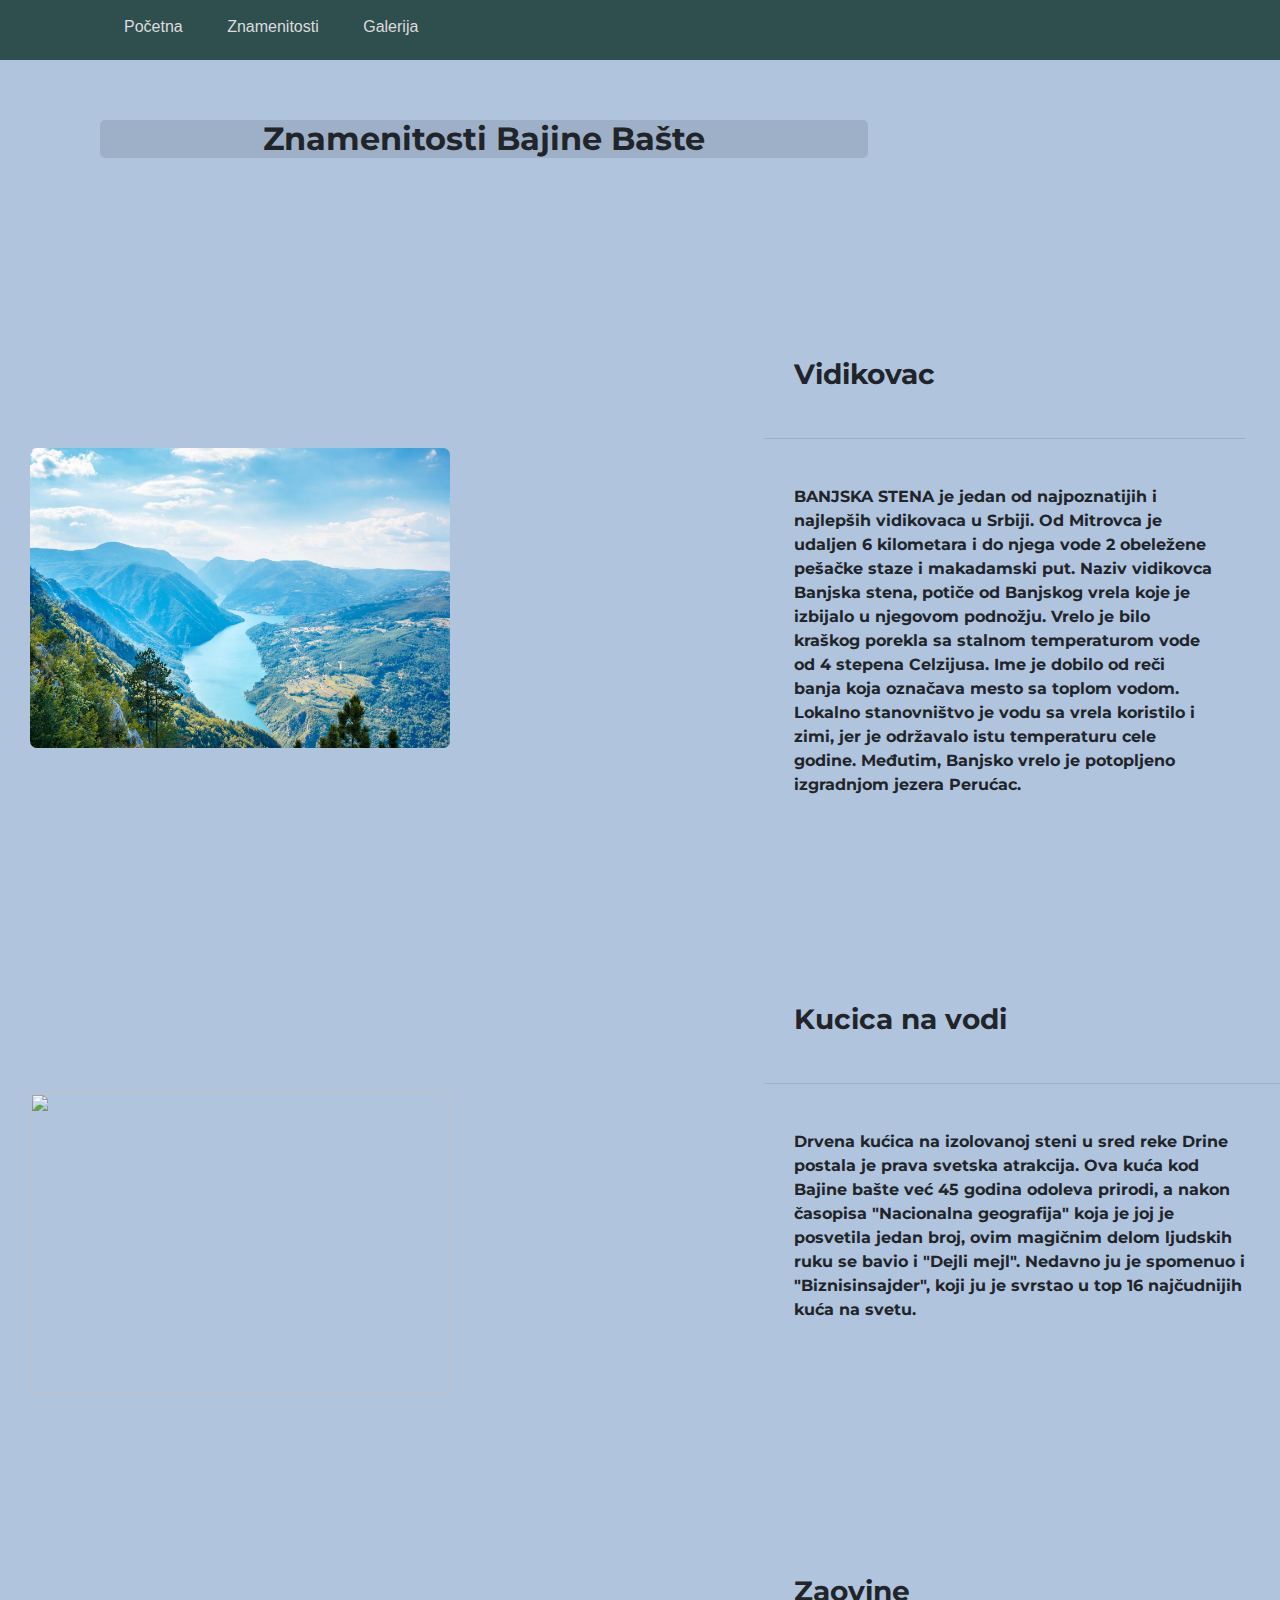
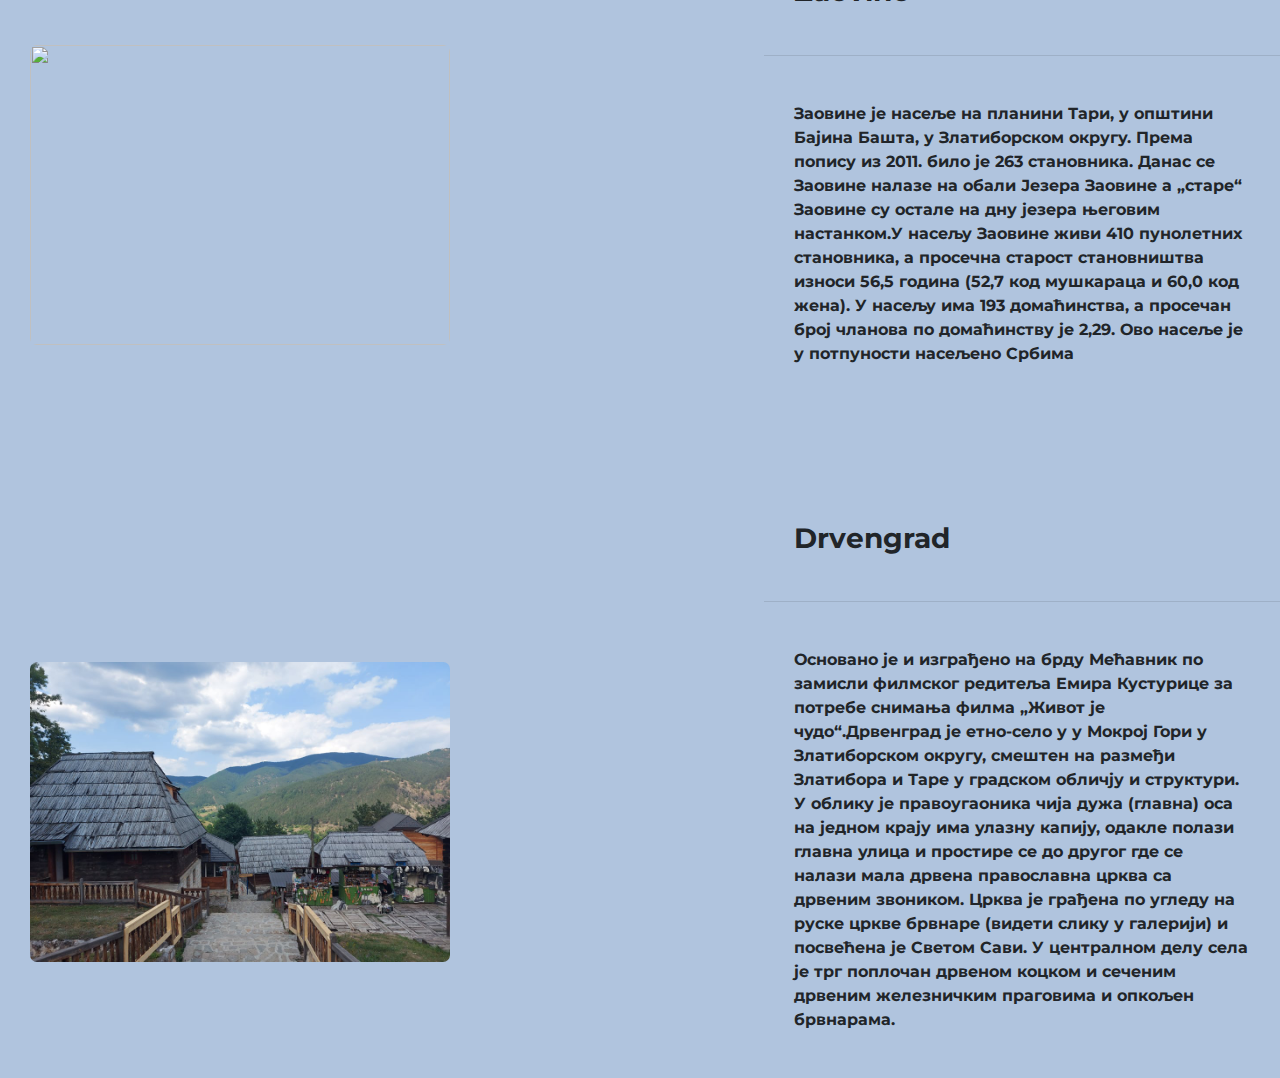
==== bb1.html @ 3c93de3e "Add files via upload" ====
<!DOCTYPE html>
<html>
<head>
	<title>Bajina Basta</title>
	<meta name="viewport" content="width=device-width, initial-scale=1,shrink-to-fit=no"> 
    <link rel="stylesheet" href="https://stackpath.bootstrapcdn.com/bootstrap/4.3.1/css/bootstrap.min.css" integrity="sha384-ggOyR0iXCbMQv3Xipma34MD+dH/1fQ784/j6cY/iJTQUOhcWr7x9JvoRxT2MZw1T" crossorigin="anonymous">
    <link rel="stylesheet" href="https://unpkg.com/aos@next/dist/aos.css"/>
    <link rel="stylesheet" href="bb1.css">
</head>
<body>
	<header>
	<nav>
		<ul class="nav__links">
			<li><a href="bb.html">Početna</a></li>
			<li><a href="bb1.html">Znamenitosti</a></li>
			<li><a href="bb2.html">Galerija</a></li>
		</ul>
	</nav>
</header>
    <h2>Znamenitosti Bajine Bašte</h3>
	<div class="row image">
		<div class="col-lg-7">
		<img class="image__img" src="bbbj.jpg">
	    </div>
	    <div class="col-lg-5" id="first">
			<h3>Vidikovac</h3>
			<hr>
			<p>BANJSKA STENA je jedan od najpoznatijih i najlepših vidikovaca u Srbiji. Od Mitrovca je udaljen 6 kilometara i do njega vode 2 obeležene pešačke staze i makadamski put. Naziv vidikovca Banjska stena, potiče od Banjskog vrela koje je izbijalo u njegovom podnožju. Vrelo je bilo kraškog porekla sa stalnom temperaturom vode od 4 stepena Celzijusa. Ime je dobilo od reči banja koja označava mesto sa toplom vodom. Lokalno stanovništvo je vodu sa vrela koristilo i zimi, jer je održavalo istu temperaturu cele godine. Međutim, Banjsko vrelo je potopljeno izgradnjom jezera Perućac.</p>
		</div>
	</div>
	<div class="row image">
		<div class="col-lg-7">
		<img class="image__img" src="kucica.jpg">
	    </div>
	    <div class="col-lg-5" id="second">
			<h3>Kucica na vodi</h3>
			<hr>
			<p>Drvena kućica na izolovanoj steni u sred reke Drine postala je prava svetska atrakcija. Ova kuća kod Bajine bašte već 45 godina odoleva prirodi, a nakon časopisa "Nacionalna geografija" koja je joj je posvetila jedan broj, ovim magičnim delom ljudskih ruku se bavio i "Dejli mejl". Nedavno ju je spomenuo i "Biznisinsajder", koji ju je svrstao u top 16 najčudnijih kuća na svetu.</p>
		</div>
	</div>
	<div class="row image">
		<div class="col-lg-7">
		<img class="image__img" src="slika1.jpg">
	    </div>
	    <div class="col-lg-5" id="third">
			<h3>Zaovine</h3>
			<hr>
			<p>Заовине је насеље на планини Тари, у општини Бајина Башта, у Златиборском округу. Према попису из 2011. било је 263 становника. Данас се Заовине налазе на обали Језера Заовине а „старе“ Заовине су остале на дну језера његовим настанком.У насељу Заовине живи 410 пунолетних становника, а просечна старост становништва износи 56,5 година (52,7 код мушкараца и 60,0 код жена). У насељу има 193 домаћинства, а просечан број чланова по домаћинству је 2,29. Ово насеље је у потпуности насељено Србима </p>
		</div>
	</div>
	<div class="row image">
		<div class="col-lg-7">
		<img class="image__img" src="drvengrad.jpg">
	    </div>
	    <div class="col-lg-5" id="fourth">
			<h3>Drvengrad</h3>
			<hr>
			<p>Основано је и изграђено на брду Мећавник по замисли филмског редитеља Емира Кустурице за потребе снимања филма „Живот је чудо“.Дрвенград је етно-село у у Мокрој Гори у Златиборском округу, смештен на размеђи Златибора и Таре у градском обличју и структури. У облику је правоугаоника чија дужа (главна) оса на једном крају има улазну капију, одакле полази главна улица и простире се до другог где се налази мала дрвена православна црква са дрвеним звоником. Црква је грађена по угледу на руске цркве брвнаре (видети слику у галерији) и посвећена је Светом Сави. У централном делу села је трг поплочан дрвеном коцком и сеченим дрвеним железничким праговима и опкољен брвнарама.</p>
		</div>
	</div>
				


</body>
</html>
---- bb1.css ----
@import url('https://fonts.googleapis.com/css2?family=Montserrat:wght@200&display=swap');

html,body{
	margin: 0;
	padding: 0;
	scroll-behavior: smooth;
	background-color: #B0C4DE;
}

*{
	margin: 0;
	top: 0;
	box-sizing: border-box;
}

li, a{
	text-decoration: none;
	list-style: none;
	color: #DCDCDC;
	font-size: 16px;
}
header{
	display: flex;
	justify-content: space-between;
	align-items: center;
	padding: 5px 5%;
	padding-top: 15px;
	background: #2F4F4F;
}
.nav__links li{
	display: inline-block;
	padding: 0px 20px;
}
.nav__links li a{
	text-decoration: none;
	transition: all 0.3s ease 0s;
}
.nav__links li a:hover{
	color: grey;
}

.image__img{
	width: 800px;
	height: 400px;
	margin-top: 100px;
	margin-left: 30px; 
	margin-bottom: 20px;
	border-radius: 7px;
}
#first{
	margin-top: 90px;
	padding-right: 50px;
}
p, h3{
	padding:30px;
	font-family: 'Montserrat', sans-serif;
	font-weight: bold;
}
#second{
	margin-top: 140px;
}
#third{
	margin-top: 102px;
}
#fourth{
	margin-top: 80px;
}
h2{
	font-family: 'Montserrat', sans-serif;
	text-align: center;
	font-weight: bold;
	margin-top: 60px;
	margin-bottom: 40px;
	background:rgb(0,0,0,0.1);
	padding: 8px;
	width: 800px;
	margin-left: 350px;
	border-radius: 5px;
}

@media screen and (max-width: 720px){
	h2{
		width: 60%;
		text-align: center;
		padding: 0;
	}
	.image__img{
		width: 300px;
		height: 200px;
		margin-bottom: 2px;
		margin-top: 100px;
	}
}
@media screen and (max-width: 1480px){
	h2{
		width: 60%;
		text-align: center;
		margin-left: 100px;
		padding: 0;
	}
	.image__img{
		width: 420px;
		height: 300px;
		margin-bottom: 2px;
		margin-top: 250px;
	}
	#first{
		margin-top: 130px;
	}
	#second{
		margin-top: 130px;
	}
	#third{
		margin-top: 150px;
	}
}
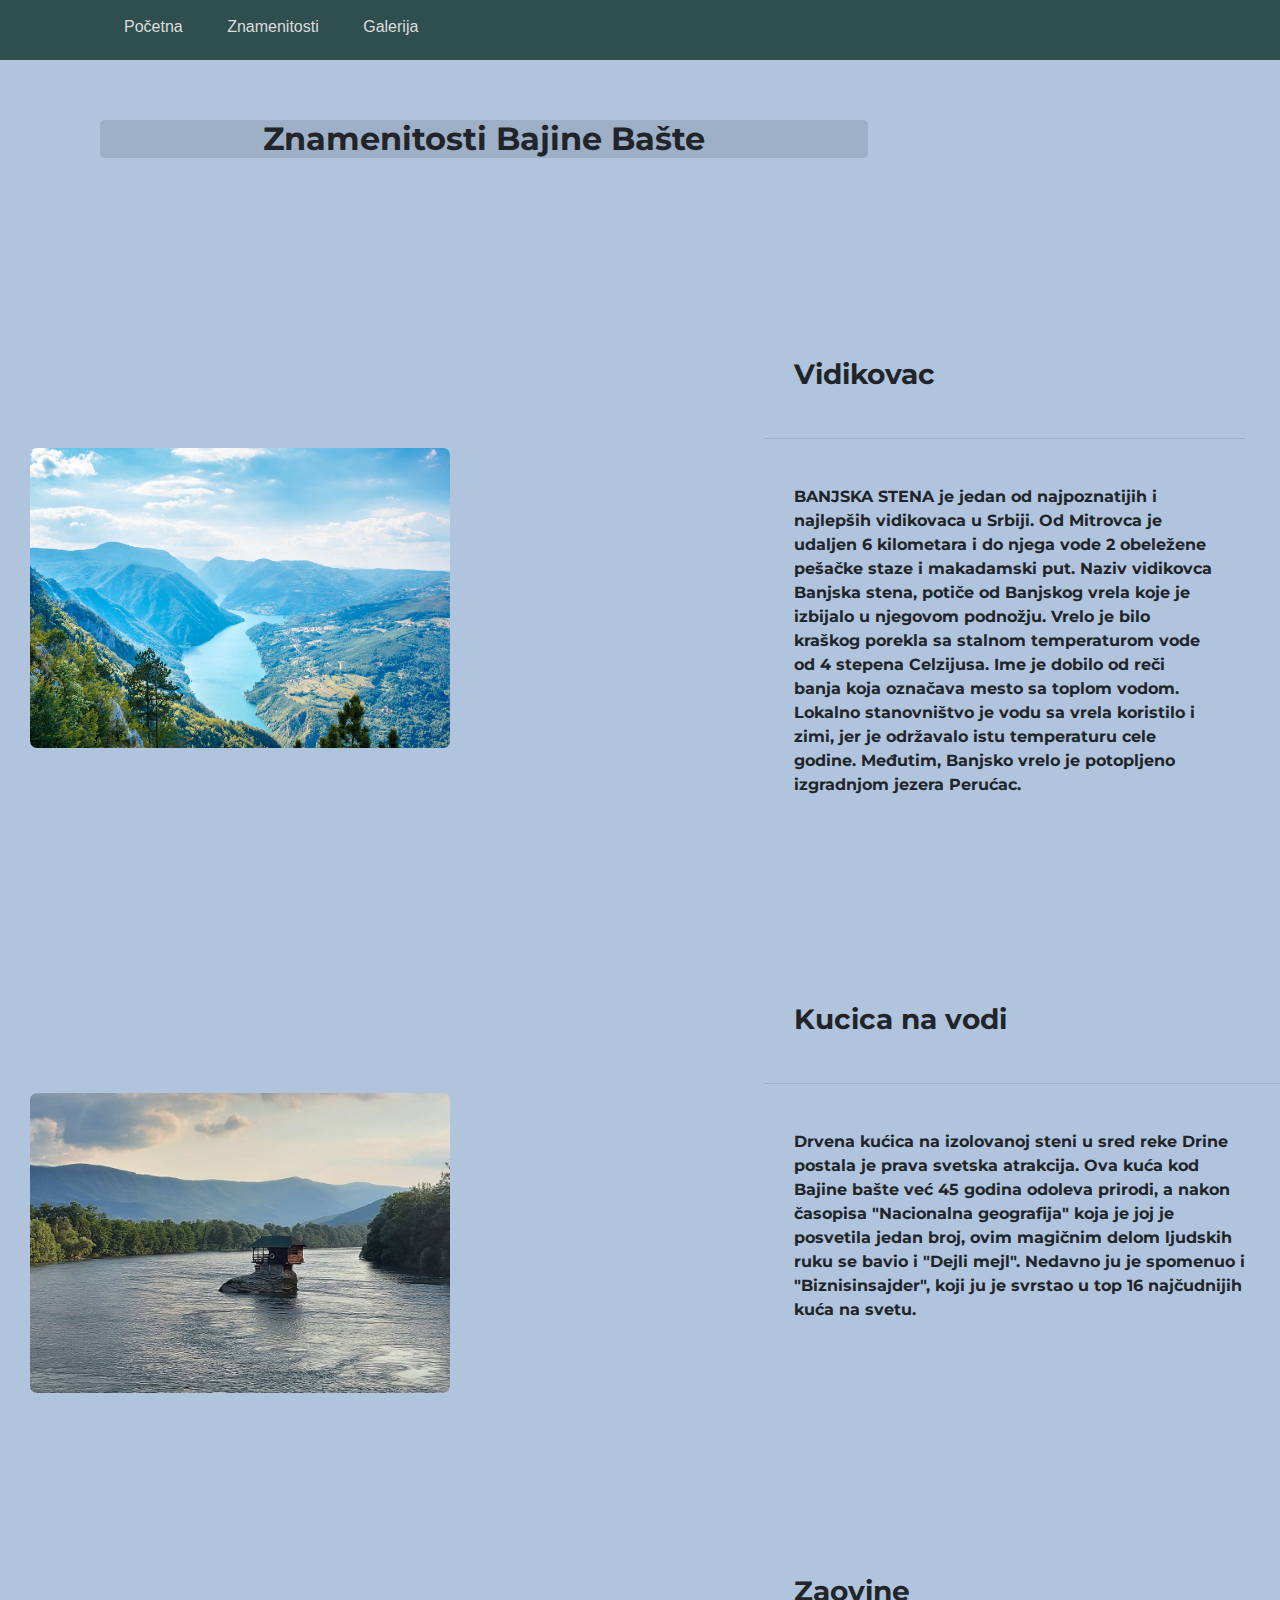
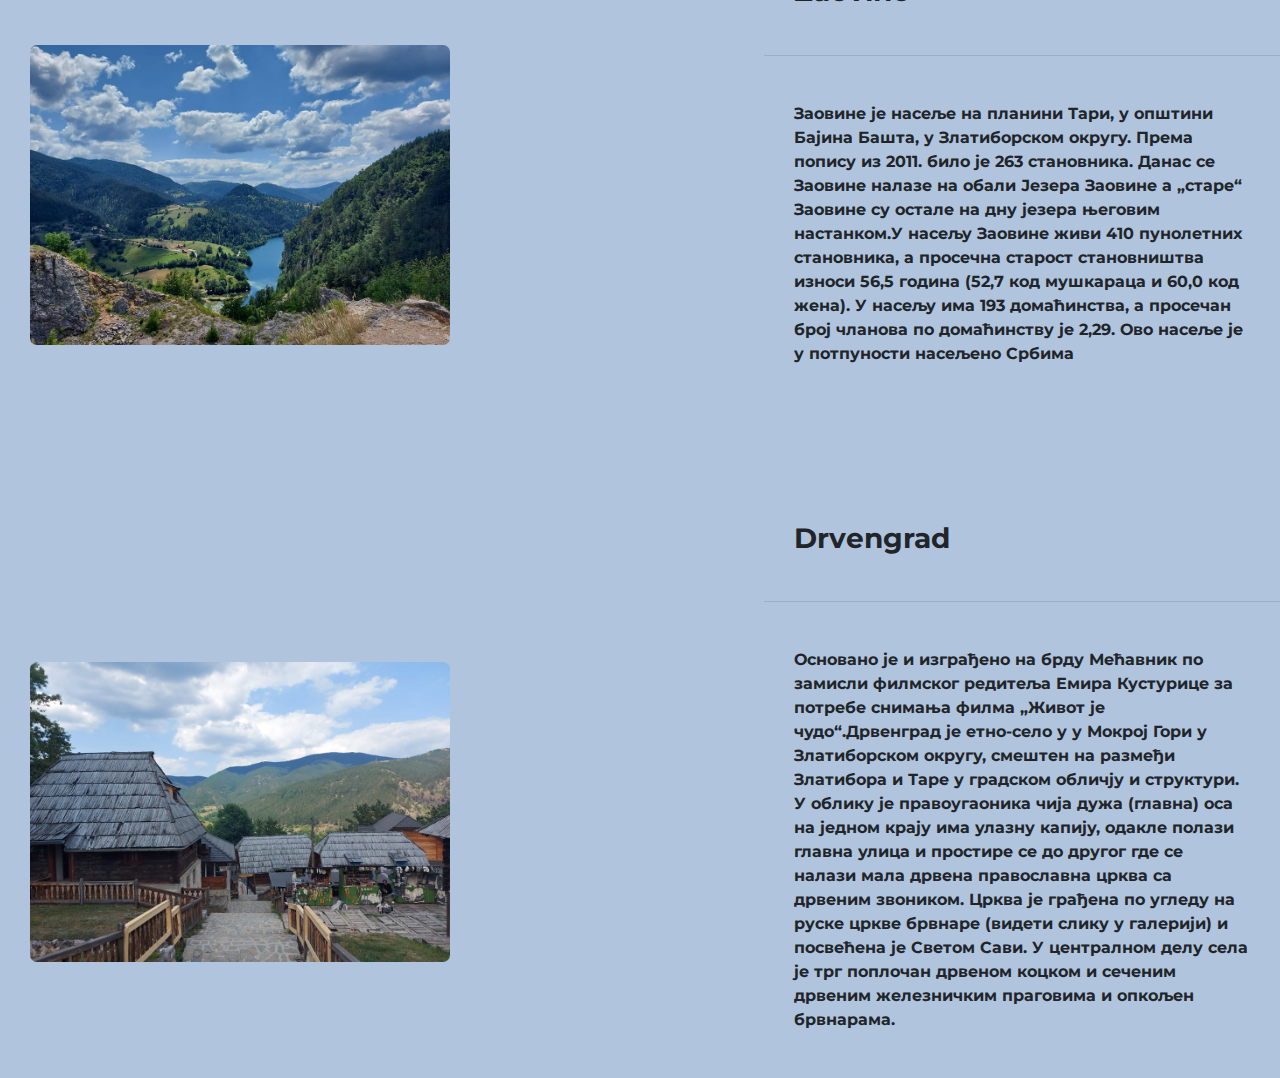
==== commit 25baea7d: "Add files via upload" ====
--- a/bb1.html
+++ b/bb1.html
@@ -20,7 +20,7 @@
     <h2>Znamenitosti Bajine Bašte</h3>
 	<div class="row image">
 		<div class="col-lg-7">
-		<img class="image__img" src="bbbj.jpg">
+		<img class="image__img" src="images/bbbj.jpg">
 	    </div>
 	    <div class="col-lg-5" id="first">
 			<h3>Vidikovac</h3>
@@ -30,7 +30,7 @@
 	</div>
 	<div class="row image">
 		<div class="col-lg-7">
-		<img class="image__img" src="kucica.jpg">
+		<img class="image__img" src="images/kucica.jpg">
 	    </div>
 	    <div class="col-lg-5" id="second">
 			<h3>Kucica na vodi</h3>
@@ -40,7 +40,7 @@
 	</div>
 	<div class="row image">
 		<div class="col-lg-7">
-		<img class="image__img" src="slika1.jpg">
+		<img class="image__img" src="images/slika1.jpg">
 	    </div>
 	    <div class="col-lg-5" id="third">
 			<h3>Zaovine</h3>
@@ -50,7 +50,7 @@
 	</div>
 	<div class="row image">
 		<div class="col-lg-7">
-		<img class="image__img" src="drvengrad.jpg">
+		<img class="image__img" src="images/drvengrad.jpg">
 	    </div>
 	    <div class="col-lg-5" id="fourth">
 			<h3>Drvengrad</h3>
